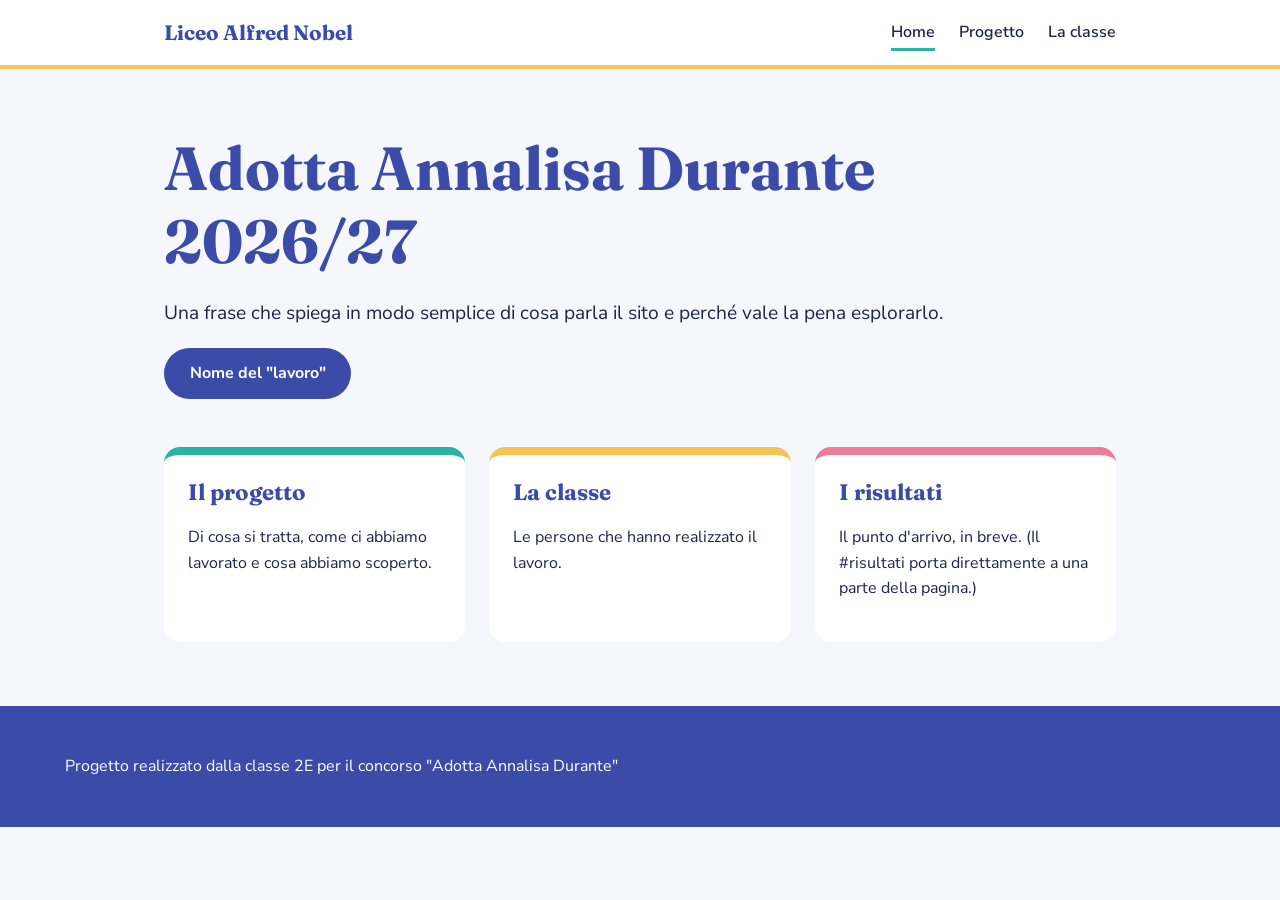
==== sito-concorso (copia 1)/index.html @ bf7b2635 "Add files via upload" ====
<!DOCTYPE html>
<html lang="it">
<head>
  <meta charset="UTF-8">
  <meta name="viewport" content="width=device-width, initial-scale=1">
  <title>Adotta Annalisa</title>
  <!-- Collega il foglio di stile: senza questa riga la pagina resta "nuda" -->
  <link rel="stylesheet" href="style.css">
  <!-- Font da Google Fonts (serve internet; altrimenti il sito usa Georgia/Arial) -->
  <link href="https://fonts.googleapis.com/css2?family=Fraunces:wght@600;700&family=Nunito+Sans:wght@400;700&display=swap" rel="stylesheet">
</head>
<body>

  <header>
    <div class="contenitore">
      <nav>
        <a class="logo" href="index.html">Liceo Alfred Nobel</a>
        <button id="bottone-menu" aria-label="Apri il menu">Menu</button>
        <ul id="menu">
          <!-- href = la pagina verso cui porta il link -->
          <li><a class="attivo" href="index.html">Home</a></li>
          <li><a href="progetto.html">Progetto</a></li>
          <li><a href="team.html">La classe</a></li>
        </ul>
      </nav>
    </div>
  </header>

  <main class="contenitore">
    <section class="hero">
      <h1>Adotta Annalisa Durante 2026/27</h1>
      <p>Una frase che spiega in modo semplice di cosa parla il sito e perché vale la pena esplorarlo.</p>
      <a class="bottone" href="progetto.html">Nome del "lavoro"</a>
    </section>

    <!-- Ogni <a class="scheda"> è un blocco cliccabile che porta a un'altra pagina -->
    <section class="schede">
      <a class="scheda" href="progetto.html">
        <h2>Il progetto</h2>
        <p>Di cosa si tratta, come ci abbiamo lavorato e cosa abbiamo scoperto.</p>
      </a>
      <a class="scheda" href="team.html">
        <h2>La classe</h2>
        <p>Le persone che hanno realizzato il lavoro.</p>
      </a>
      <a class="scheda" href="progetto.html#risultati">
        <h2>I risultati</h2>
        <p>Il punto d'arrivo, in breve. (Il #risultati porta direttamente a una parte della pagina.)</p>
      </a>
    </section>

    <!-- ESEMPIO IMMAGINE: togli i commenti e metti la tua foto nella cartella "immagini"
    <img src="immagini/foto-classe.jpg" alt="Descrizione della foto">
    -->
  </main>

  <footer>
    <p>Progetto realizzato dalla classe 2E per il concorso "Adotta Annalisa Durante"</p>
  </footer>

  <script src="script.js"></script>
</body>
</html>
---- sito-concorso (copia 1)/style.css ----
/* ===== 1. COLORI =====
   Cambia i colori SOLO qui: tutto il sito li legge da queste variabili. */
:root {
  --sfondo: #f5f7fc;      /* sfondo pagina */
  --testo: #1f2547;       /* testo principale */
  --primario: #3b4ba8;    /* indaco: titoli e menu */
  --accento1: #2bb3a3;    /* verde acqua */
  --accento2: #f5c451;    /* giallo sole */
  --accento3: #ee7b9a;    /* rosa */
  --bianco: #ffffff;
}

/* ===== 2. BASE ===== */
* { box-sizing: border-box; }
body {
  margin: 0;
  font-family: "Nunito Sans", Arial, sans-serif; /* se manca il primo, usa il successivo */
  color: var(--testo);
  background: var(--sfondo);
  line-height: 1.6;
}
h1, h2, h3 { font-family: "Fraunces", Georgia, serif; color: var(--primario); line-height: 1.2; }
h1 { font-size: clamp(2.2rem, 6vw, 3.8rem); margin: 0 0 1rem; }
a { color: inherit; }
img { max-width: 100%; display: block; }
.contenitore { max-width: 1000px; margin: 0 auto; padding: 0 1.5rem; }
p { max-width: 65ch; } /* righe non troppo lunghe = più leggibili */

/* ===== 3. MENU ===== */
header { background: var(--bianco); border-bottom: 4px solid var(--accento2); }
nav { display: flex; justify-content: space-between; align-items: center; padding: 1rem 0; }
.logo { font-family: "Fraunces", Georgia, serif; font-weight: 700; font-size: 1.3rem; color: var(--primario); text-decoration: none; }
nav ul { list-style: none; display: flex; gap: 1.5rem; margin: 0; padding: 0; }
nav ul a { text-decoration: none; font-weight: 600; padding: .3rem 0; border-bottom: 3px solid transparent; }
nav ul a:hover, nav ul a.attivo { border-bottom-color: var(--accento1); }
#bottone-menu { display: none; background: none; border: 2px solid var(--primario); color: var(--primario); border-radius: 8px; padding: .4rem .8rem; font-size: 1rem; cursor: pointer; }

/* ===== 4. HOME ===== */
.hero { padding: 4rem 0 3rem; }
.hero p { font-size: 1.2rem; }
.bottone {
  display: inline-block; background: var(--primario); color: var(--bianco);
  padding: .8rem 1.6rem; border-radius: 999px; text-decoration: none; font-weight: 700;
  border: none; font-size: 1rem; cursor: pointer;
}
.bottone:hover { background: var(--accento1); }

/* Le schede che portano alle altre sezioni */
.schede { display: grid; grid-template-columns: repeat(auto-fit, minmax(240px, 1fr)); gap: 1.5rem; padding-bottom: 4rem; }
.scheda { background: var(--bianco); border-radius: 16px; padding: 1.5rem; text-decoration: none; border-top: 8px solid var(--accento1); transition: transform .2s; }
.scheda:hover { transform: translateY(-6px); }
.scheda:nth-child(2) { border-top-color: var(--accento2); }
.scheda:nth-child(3) { border-top-color: var(--accento3); }
.scheda h2 { margin-top: 0; font-size: 1.4rem; }

/* ===== 5. PAGINE INTERNE ===== */
main.pagina { padding: 3rem 0 4rem; }
.membri { display: grid; grid-template-columns: repeat(auto-fit, minmax(200px, 1fr)); gap: 1.5rem; }
.membro { background: var(--bianco); border-radius: 16px; padding: 1.2rem; text-align: center; }
.avatar { width: 96px; height: 96px; border-radius: 50%; margin: 0 auto .8rem; background: var(--accento3); color: var(--bianco); display: grid; place-items: center; font-size: 2rem; font-weight: 700; }
.avatar img { width: 100%; height: 100%; object-fit: cover; border-radius: 50%; }
#dettagli { display: none; background: var(--bianco); border-left: 6px solid var(--accento2); padding: 1rem 1.5rem; margin-top: 1rem; border-radius: 8px; }
#dettagli.visibile { display: block; } /* JavaScript aggiunge/toglie questa classe */

footer { text-align: center; padding: 2rem 1rem; background: var(--primario); color: var(--bianco); }

/* ===== 6. TELEFONO ===== */
@media (max-width: 640px) {
  #bottone-menu { display: block; }
  nav ul { display: none; flex-direction: column; gap: .5rem; position: absolute; top: 70px; right: 1rem; background: var(--bianco); padding: 1rem; border-radius: 12px; box-shadow: 0 6px 20px rgba(0,0,0,.15); }
  nav ul.aperto { display: flex; }
  header { position: relative; }
}
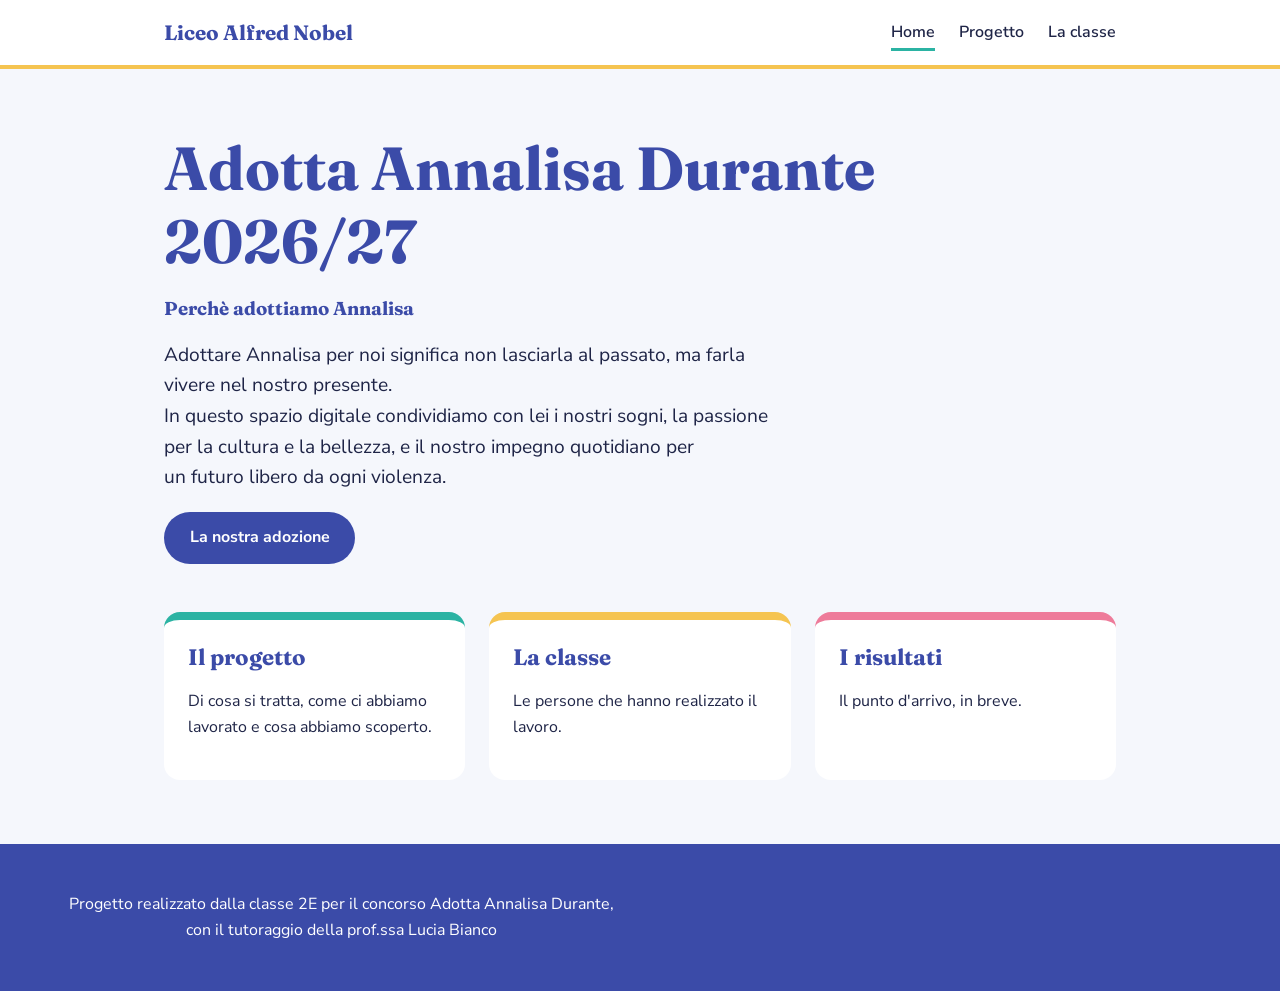
==== commit 53bc7fe0: "Add files via upload" ====
--- a/sito-concorso (copia 1)/index.html
+++ b/sito-concorso (copia 1)/index.html
@@ -19,7 +19,7 @@
         <ul id="menu">
           <!-- href = la pagina verso cui porta il link -->
           <li><a class="attivo" href="index.html">Home</a></li>
-          <li><a href="progetto.html">Progetto</a></li>
+          <li><a href="Progetto.html">Progetto</a></li>
           <li><a href="team.html">La classe</a></li>
         </ul>
       </nav>
@@ -29,13 +29,19 @@
   <main class="contenitore">
     <section class="hero">
       <h1>Adotta Annalisa Durante 2026/27</h1>
-      <p>Una frase che spiega in modo semplice di cosa parla il sito e perché vale la pena esplorarlo.</p>
-      <a class="bottone" href="progetto.html">Nome del "lavoro"</a>
+      <h3>Perchè adottiamo Annalisa</h3>
+    
+      <p>Adottare Annalisa per noi significa non lasciarla al passato, ma farla<br>
+       vivere nel nostro presente.<br>
+      In questo spazio digitale condividiamo con lei i nostri sogni, la passione<br>
+      per la cultura e la bellezza, e il nostro impegno quotidiano per<br>
+    un futuro libero da ogni violenza.</p>
+      <a class="bottone" href="Progetto.html">La nostra adozione</a>
     </section>
 
     <!-- Ogni <a class="scheda"> è un blocco cliccabile che porta a un'altra pagina -->
     <section class="schede">
-      <a class="scheda" href="progetto.html">
+      <a class="scheda" href="Progetto.html">
         <h2>Il progetto</h2>
         <p>Di cosa si tratta, come ci abbiamo lavorato e cosa abbiamo scoperto.</p>
       </a>
@@ -43,9 +49,14 @@
         <h2>La classe</h2>
         <p>Le persone che hanno realizzato il lavoro.</p>
       </a>
-      <a class="scheda" href="progetto.html#risultati">
+      <a class="scheda" href="Progetto.html#risultati">
         <h2>I risultati</h2>
-        <p>Il punto d'arrivo, in breve. (Il #risultati porta direttamente a una parte della pagina.)</p>
+        <p>Il punto d'arrivo, in breve.</p>
+
+
+
+
+        
       </a>
     </section>
 
@@ -55,7 +66,8 @@
   </main>
 
   <footer>
-    <p>Progetto realizzato dalla classe 2E per il concorso "Adotta Annalisa Durante"</p>
+    <p>Progetto realizzato dalla classe 2E per il concorso Adotta Annalisa Durante,
+      <br>con il tutoraggio della prof.ssa Lucia Bianco</p>
   </footer>
 
   <script src="script.js"></script>
